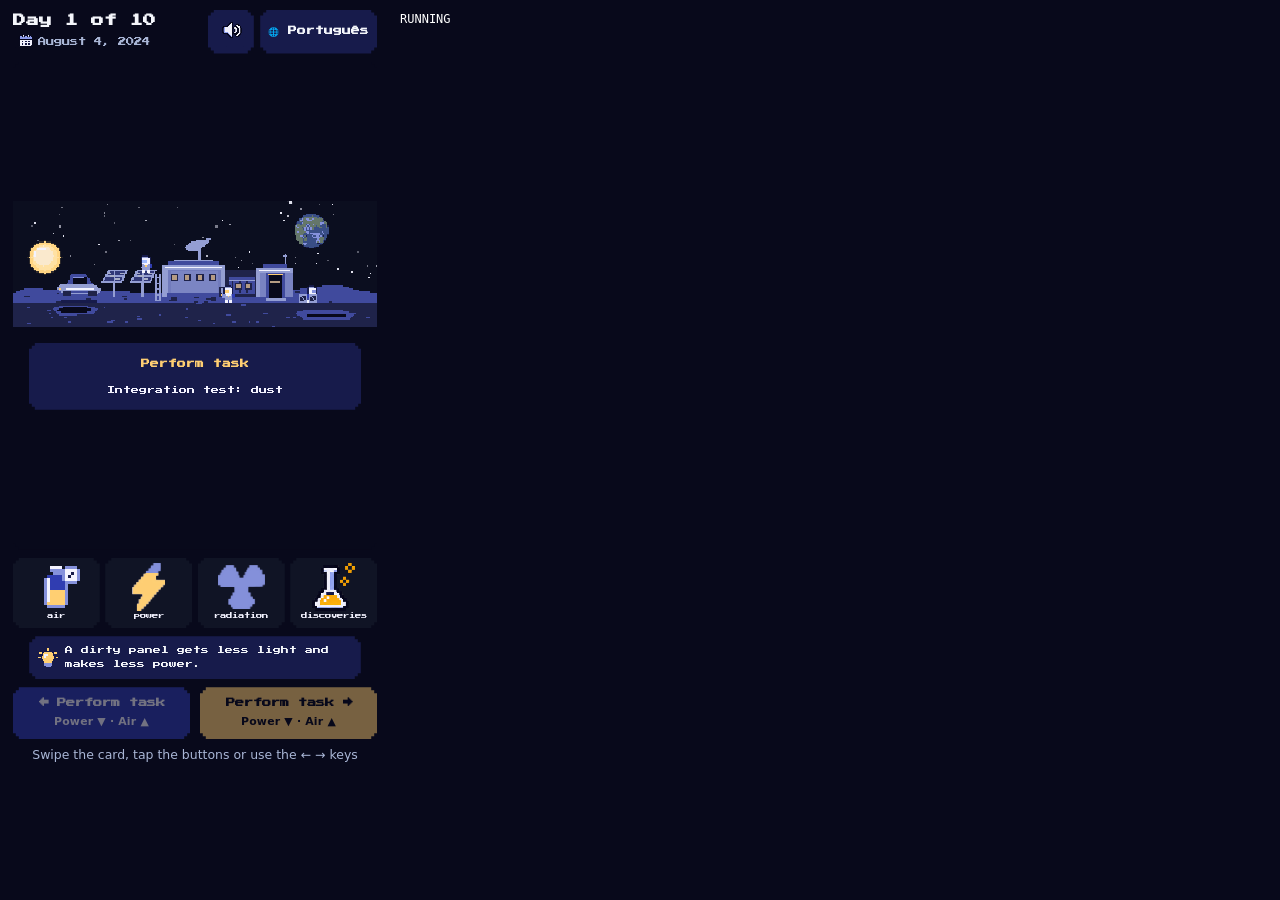
==== tools/scene-ui-test.html @ 1edf8c45 "Integra cenário pixelado e animações às escolhas do jogo" ====
<!doctype html><meta charset="utf-8"><title>Scene integration test</title>
<style>body{background:#08091b;color:white;margin:0;font:12px monospace}iframe{border:0;width:390px;height:780px}pre{position:absolute;left:400px;top:0;white-space:pre-wrap;max-width:500px}</style>
<iframe id="game" src="../index.html"></iframe><pre id="results">RUNNING</pre>
<script>
const params=new URLSearchParams(location.search),f=document.querySelector('iframe'),output=document.querySelector('pre');
if(params.has('wide')){f.style.width='900px';f.style.height='580px';output.style.left='910px';}
f.onload=async()=>{
 try{
 const w=f.contentWindow,d=w.document,errors=[];w.addEventListener('error',e=>errors.push(e.message));
 let now=0,frames=[];w.requestAnimationFrame=fn=>frames.push(fn);
 const pump=async ms=>{for(let i=0;i<Math.ceil(ms/50);i++){now+=50;const batch=frames;frames=[];batch.forEach(fn=>fn(now));await Promise.resolve();}};
 const wait=ms=>new Promise(r=>setTimeout(r,ms));
 d.getElementById('startBtn').click();await pump(7000);
 const api=w.__game,check=(ok,msg)=>{if(!ok)errors.push(msg);};
 const cases=[['o2','R'],['dust','L'],['dust','R'],['rover','L'],['rover','R'],['ice','R'],['leak','R'],['lab','R'],['arriveSurprise','R'],['geminids_2024_12','R'],['eclipse_2025_03','L']];
 const selected=params.get('snapshot');
 for(const [id,side] of cases){
 const G=api.G;G.air=5;G.pw=8;G.rad=0;G.over=null;
 const option={label:{pt:'Executar tarefa',en:'Perform task'},fx:{pw:-1,air:1}};
 G.card={id,art:'',text:{pt:'Teste de integração: '+id,en:'Integration test: '+id},L:option,R:option};
 if(id==='lab'){option.fx.sci=1;option.pool='rock';}
 if(id==='arriveSurprise'){G.card.kind='arrive';G.card.resolve=true;G.card.storm={sev:2,d:'2024-01-03T20:05Z',flr:null,link:'https://science.nasa.gov/sun/'};}
 G.queue=[{id:'day',kind:'day',single:true,sun:3,art:'',text:{pt:'Próximo dia',en:'Next day'},R:option}];
 d.querySelector('[data-lang]').click();d.querySelector('[data-lang]').click();
 const before=d.getElementById('airValue').textContent;
 const pending=api.act(side);await wait(350);
 if(w.LunarScene.actionsFor({card:{id},side}).length){
 check(d.getElementById('game').classList.contains('scene-event'),id+': cena não expandiu');
 check(d.getElementById('airValue').textContent===before,id+': nível mudou cedo');
 }
 if(selected===id){await pump(id.startsWith('geminids')?11000:1300);output.textContent='SNAPSHOT '+id+'\n'+JSON.stringify({errors,overflow:d.documentElement.scrollWidth>w.innerWidth,height:d.documentElement.scrollHeight,viewport:w.innerHeight});return;}
 await pump(40000);await pending;
 check(!api.busy,id+': entrada ficou bloqueada');
 if(id==='lab'){check(d.getElementById('card').classList.contains('discovery-reveal'),'Descoberta não aguardou a cena');await api.act('R');}
 check(!d.getElementById('game').classList.contains('scene-event'),id+': cena não reduziu');
 check(d.getElementById('airValue').textContent==='6/10',id+': nível final incorreto');
 check(!d.getElementById('game').innerText.includes('undefined'),id+': undefined na interface');
 }
 check(!api.lunarScene.snapshot.dust,'Painéis não foram limpos');
 output.textContent='DONE '+JSON.stringify({cases:cases.length,errors,overflow:d.documentElement.scrollWidth>w.innerWidth});
 document.title=errors.length?'FAIL':'PASS';
 }catch(e){output.textContent=e.stack;document.title='FAIL';}
};
</script>
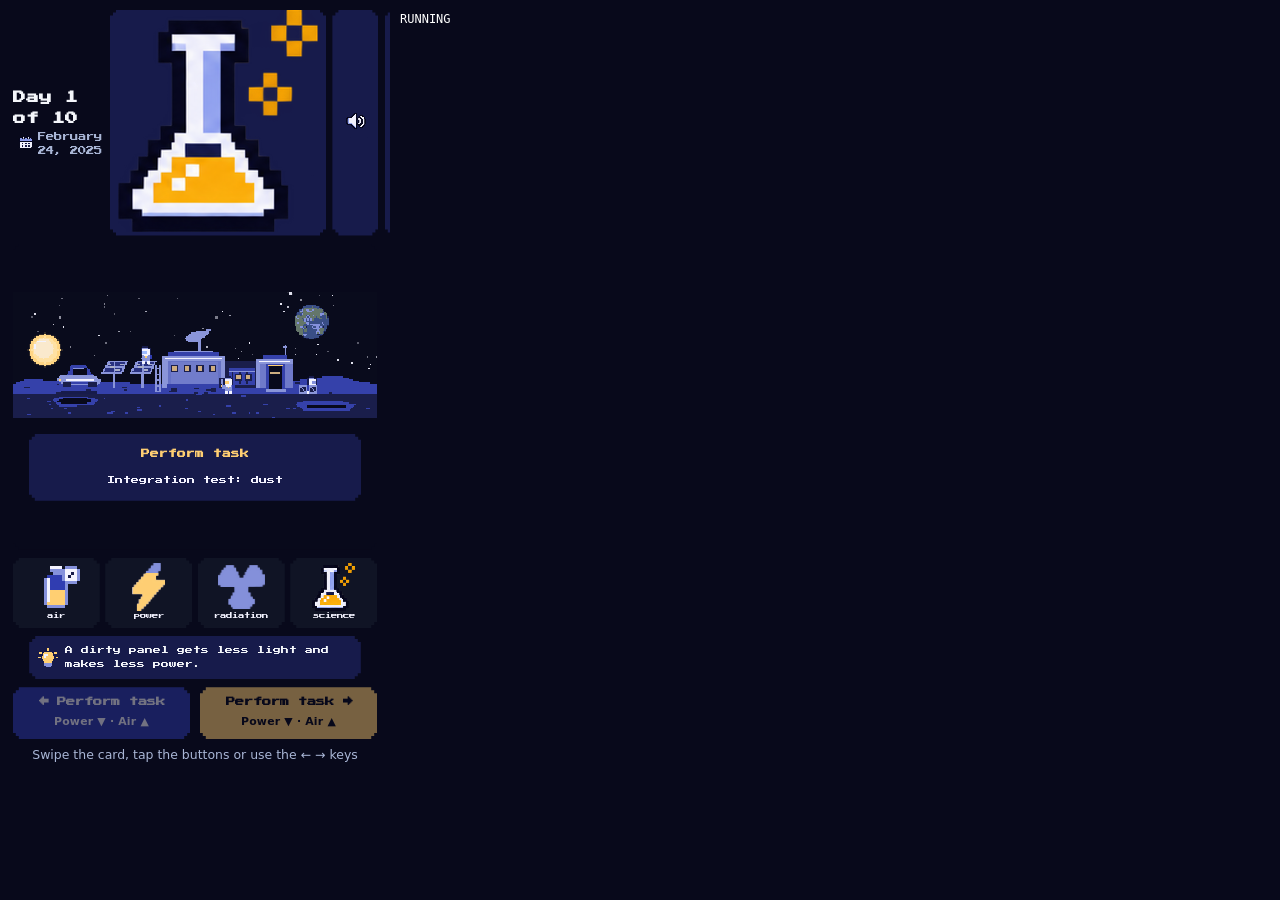
==== commit aa5eebf6: "Volks: Adicionado escolha na pesquisa" ====
--- a/tools/scene-ui-test.html
+++ b/tools/scene-ui-test.html
@@ -12,26 +12,28 @@
  const wait=ms=>new Promise(r=>setTimeout(r,ms));
  d.getElementById('startBtn').click();await pump(7000);
  const api=w.__game,check=(ok,msg)=>{if(!ok)errors.push(msg);};
- const cases=[['o2','R'],['dust','L'],['dust','R'],['rover','L'],['rover','R'],['ice','R'],['leak','R'],['lab','R'],['arriveSurprise','R'],['geminids_2024_12','R'],['eclipse_2025_03','L']];
+ const cases=[['o2','R'],['dust','L'],['dust','R'],['sci_rest','L'],['sci_explore','R'],['sci_sample','R'],['leak','R'],['sci_research','L'],['arriveSurprise','R'],['geminids_2024_12','R'],['eclipse_2025_03','L']];
  const selected=params.get('snapshot');
  for(const [id,side] of cases){
  const G=api.G;G.air=5;G.pw=8;G.rad=0;G.over=null;
  const option={label:{pt:'Executar tarefa',en:'Perform task'},fx:{pw:-1,air:1}};
  G.card={id,art:'',text:{pt:'Teste de integração: '+id,en:'Integration test: '+id},L:option,R:option};
- if(id==='lab'){option.fx.sci=1;option.pool='rock';}
+ // Carta de ciência: cada lado é uma tarefa; a animação vem de option.task.
+ if(id.startsWith('sci_')){G.card.id='sci';G.card.kind='sci';G.card.pair=['lab','rover'];option.task=id.slice(4);option.key=id.slice(4);}
+ if(id==='sci_research'){option.fx.sci=1;option.pool='rock';G.discDay=-1;}
  if(id==='arriveSurprise'){G.card.kind='arrive';G.card.resolve=true;G.card.storm={sev:2,d:'2024-01-03T20:05Z',flr:null,link:'https://science.nasa.gov/sun/'};}
  G.queue=[{id:'day',kind:'day',single:true,sun:3,art:'',text:{pt:'Próximo dia',en:'Next day'},R:option}];
  d.querySelector('[data-lang]').click();d.querySelector('[data-lang]').click();
  const before=d.getElementById('airValue').textContent;
  const pending=api.act(side);await wait(350);
- if(w.LunarScene.actionsFor({card:{id},side}).length){
+ if(w.LunarScene.actionsFor({card:G.card,side,opt:option}).length){
  check(d.getElementById('game').classList.contains('scene-event'),id+': cena não expandiu');
  check(d.getElementById('airValue').textContent===before,id+': nível mudou cedo');
  }
  if(selected===id){await pump(id.startsWith('geminids')?11000:1300);output.textContent='SNAPSHOT '+id+'\n'+JSON.stringify({errors,overflow:d.documentElement.scrollWidth>w.innerWidth,height:d.documentElement.scrollHeight,viewport:w.innerHeight});return;}
  await pump(40000);await pending;
  check(!api.busy,id+': entrada ficou bloqueada');
- if(id==='lab'){check(d.getElementById('card').classList.contains('discovery-reveal'),'Descoberta não aguardou a cena');await api.act('R');}
+ if(id==='sci_research'){check(d.getElementById('card').classList.contains('discovery-reveal'),'Descoberta não aguardou a cena');await api.act('R');}
  check(!d.getElementById('game').classList.contains('scene-event'),id+': cena não reduziu');
  check(d.getElementById('airValue').textContent==='6/10',id+': nível final incorreto');
  check(!d.getElementById('game').innerText.includes('undefined'),id+': undefined na interface');
